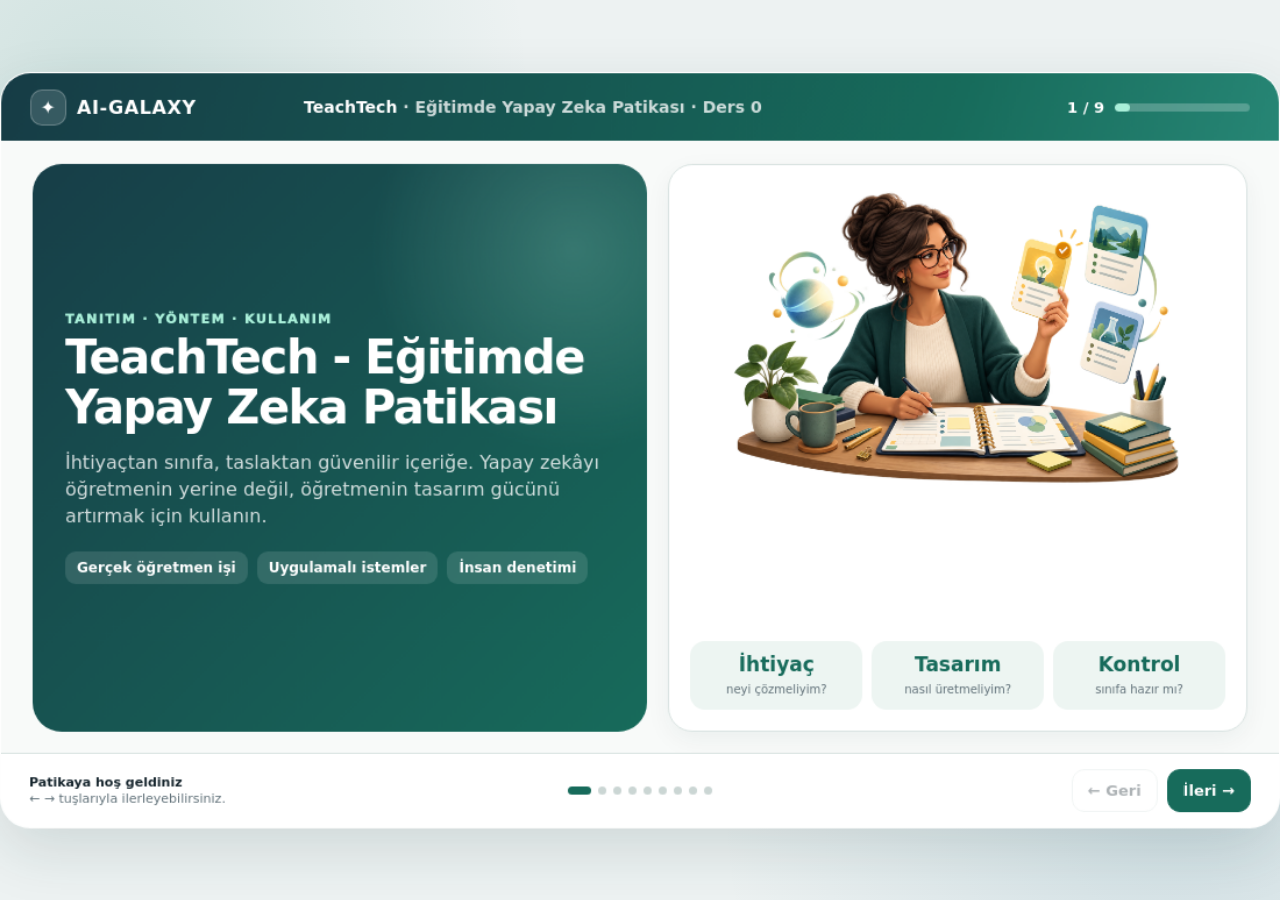
==== ders0.html @ 4bbea0a4 "Add TeachTech introduction and usage guide" ====
<!doctype html>
<html lang="tr">
<head>
  <meta charset="utf-8">
  <meta name="viewport" content="width=device-width,initial-scale=1">
  <meta name="theme-color" content="#173f49">
  <meta name="description" content="TeachTech - Eğitimde Yapay Zeka Patikası tanıtım ve kullanım rehberi.">
  <link rel="stylesheet" href="assets/teach-tech-common.css">
  <title>Ders 0 · Patikaya Başlangıç</title>
  <style>
    .intro-mark{font-size:12px!important;letter-spacing:.06em}.guide-grid{display:grid;grid-template-columns:repeat(3,1fr);gap:13px;min-height:0}.guide-card{display:grid;align-content:center;gap:10px;padding:22px}.guide-card .ico{font-size:36px}.guide-card b{font-size:20px}.guide-card p{margin:0;color:var(--muted);font-size:13px;line-height:1.45}.guide-card:nth-child(1){background:linear-gradient(145deg,#fbfffd,var(--mint))}.guide-card:nth-child(2){background:linear-gradient(145deg,#fbfeff,var(--cyan))}.guide-card:nth-child(3){background:linear-gradient(145deg,#fffefa,var(--amber))}
    .video-layout{display:grid;grid-template-columns:1.55fr .45fr;gap:16px;min-height:0}.video-frame{display:grid;place-items:center;padding:12px;overflow:hidden;background:#102f36}.video-frame video{width:100%;height:100%;max-height:355px;border-radius:13px;background:#07181d;object-fit:contain}.video-notes{display:grid;align-content:center;gap:12px;padding:20px}.watch-step{display:grid;grid-template-columns:30px 1fr;align-items:center;gap:9px;color:#33464d;font-size:12px;line-height:1.35}.watch-step b{width:29px;height:29px;display:grid;place-items:center;border-radius:9px;color:#fff;background:var(--brand)}
    .task-layout{display:grid;grid-template-columns:1fr 1fr;gap:16px;min-height:0}.task-main{display:grid;align-content:center;gap:12px;padding:24px}.task-main blockquote{margin:0;padding:16px;border-left:4px solid var(--brand);border-radius:0 14px 14px 0;background:#eef6f3;font-size:19px;font-weight:850;line-height:1.35}.task-list{display:grid;gap:9px;padding:20px}.task-item{display:grid;grid-template-columns:38px 1fr;align-items:center;gap:11px;padding:12px;border-radius:13px;background:#f2f6f5}.task-item span:first-child{font-size:23px}.task-item b{display:block;font-size:13px}.task-item small{color:var(--muted)}
    .nav-demo{display:grid;grid-template-rows:54px 1fr 62px;overflow:hidden}.nav-demo-top,.nav-demo-bottom{display:flex;align-items:center;justify-content:space-between;padding:0 18px}.nav-demo-top{color:#fff;background:linear-gradient(110deg,#173e48,var(--brand))}.nav-demo-top b{font-size:13px}.nav-demo-body{display:grid;place-items:center;padding:20px;background:#f8fbfa;text-align:center}.nav-demo-body strong{display:block;margin:7px 0;font-size:24px}.nav-demo-bottom{border-top:1px solid var(--line);background:#fff}.demo-dots{display:flex;gap:5px}.demo-dots i{width:7px;height:7px;border-radius:99px;background:#cbd6d4}.demo-dots i:nth-child(3){width:20px;background:var(--brand)}
    .example-grid{display:grid;grid-template-columns:repeat(3,1fr);gap:13px;min-height:0}.example-card{display:grid;grid-template-rows:auto 1fr auto;gap:11px;padding:17px}.example-preview{display:grid;align-content:center;gap:8px;padding:13px;border-radius:14px;background:#f0f6f4}.example-preview span{height:9px;border-radius:99px;background:#d2e3de}.example-preview span:nth-child(2){width:72%;background:#b6d8ce}.example-preview span:nth-child(3){width:88%}.example-card h3{margin:0}.example-card p{margin:0;color:var(--muted);font-size:12px;line-height:1.4}.example-card .btn{text-decoration:none}
    .password-layout{display:grid;grid-template-columns:1.15fr .85fr;gap:16px;min-height:0}.flow-list{display:grid;align-content:center;gap:10px;padding:22px}.flow-step{display:grid;grid-template-columns:39px 1fr;align-items:center;gap:11px;padding:11px;border-radius:14px;background:#f1f6f4}.flow-step b:first-child{width:38px;height:38px;display:grid;place-items:center;border-radius:12px;color:#fff;background:var(--brand)}.flow-step strong{display:block;font-size:14px}.flow-step span{color:var(--muted);font-size:11px}.password-mock{display:grid;place-items:center;padding:22px;text-align:center;background:linear-gradient(145deg,#173f48,#176b5b);color:#fff}.password-mock .sample{margin:12px 0;padding:12px 24px;border:1px dashed rgba(255,255,255,.5);border-radius:14px;font-size:28px;font-weight:950;letter-spacing:.08em}.password-mock p{max-width:250px;margin:0;color:rgba(255,255,255,.7);font-size:12px;line-height:1.4}
    .ready-note{display:grid;grid-template-columns:repeat(4,1fr);gap:8px;margin:17px 0}.ready-note div{padding:12px 7px;border-radius:13px;background:#eef4f2;text-align:center}.ready-note b{display:block;color:var(--brand);font-size:17px}.ready-note span{color:var(--muted);font-size:10px}.finish-copy .btn{text-decoration:none}.password-card .password{font-size:34px}
  </style>
</head>
<body data-lesson="0">
  <div class="viewport"><div class="tutorial-stage" data-width="1100" data-height="650">
    <main class="app" aria-label="TeachTech - Eğitimde Yapay Zeka Patikası kullanım rehberi">
      <header class="appbar"><div class="brand"><span class="brand-mark">✦</span> AI-GALAXY</div><div class="lesson-meta"><strong>TeachTech</strong> · Eğitimde Yapay Zeka Patikası · Ders 0</div><div class="progress"><span id="count">1 / 9</span><div class="track"><div class="fill" id="fill"></div></div></div></header>
      <section class="stage">
        <article class="screen active hero-screen" data-title="Patikaya hoş geldiniz"><div class="hero"><section class="hero-copy"><p class="eyebrow">Tanıtım · yöntem · kullanım</p><h1>TeachTech - Eğitimde Yapay Zeka Patikası</h1><p>İhtiyaçtan sınıfa, taslaktan güvenilir içeriğe. Yapay zekâyı öğretmenin yerine değil, öğretmenin tasarım gücünü artırmak için kullanın.</p><div class="hero-pills"><span>Gerçek öğretmen işi</span><span>Uygulamalı istemler</span><span>İnsan denetimi</span></div></section><section class="panel hero-visual"><img src="assets/teacher-ai-planning.png" alt="Yapay zekâ ile eğitim içeriği tasarlayan öğretmen"><div class="visual-row"><div class="visual-cell"><b>İhtiyaç</b><span>neyi çözmeliyim?</span></div><div class="visual-cell"><b>Tasarım</b><span>nasıl üretmeliyim?</span></div><div class="visual-cell"><b>Kontrol</b><span>sınıfa hazır mı?</span></div></div></section></div></article>

        <article class="screen" data-title="Neden önemli?"><header class="head"><div><p class="eyebrow">Önce yaklaşım</p><h2>Hızlı içerik değil, iyi öğretmen kararı</h2><p class="lede">Patika; yapay zekâ çıktısını doğrudan kullanmak yerine hedefe göre üretme, deneme ve doğrulama alışkanlığı kazandırır.</p></div><span class="chip">Öğretmen merkezde</span></header><div class="guide-grid"><section class="panel guide-card"><span class="ico">🎯</span><b>İhtiyacı seç</b><p>Gerçek bir ders işini ve beklediğiniz öğrenme kanıtını netleştirin.</p></section><section class="panel guide-card"><span class="ico">🛠️</span><b>Bir taslak üret</b><p>İstemi kendi sınıfınızla doldurun; çıktıyı başlangıç sürümü kabul edin.</p></section><section class="panel guide-card"><span class="ico">✓</span><b>Öğretmen olarak denetle</b><p>Doğruluk, düzey, güvenlik ve uygulanabilirlik kontrolünü siz yapın.</p></section></div></article>

        <article class="screen" data-title="AI-GALAXY kullanım videosu"><header class="head"><div><p class="eyebrow">AI-GALAXY kullanma rehberi</p><h2>Bir dakikada çalışma biçimini görün</h2><p class="lede">Videoyu izleyin; sonra örnek bir istemi düzenleyip AI-GALAXY editöründe deneyin.</p></div><span class="chip blue">▶ 59 saniye</span></header><div class="video-layout"><section class="panel video-frame"><video id="guideVideo" controls preload="metadata" playsinline poster="assets/teacher-ai-planning.png"><source src="assets/video1.mp4" type="video/mp4">Tarayıcınız video oynatmayı desteklemiyor.</video></section><aside class="card video-notes soft-cyan"><div class="watch-step"><b>1</b><span>İstem alanını bulun.</span></div><div class="watch-step"><b>2</b><span>Köşeli alanları kendi dersinizle değiştirin.</span></div><div class="watch-step"><b>3</b><span>Çıktıyı kontrol edip iyileştirin.</span></div><p class="micro">Sesli izleyemiyorsanız görüntüdeki işlem sırasını takip edin.</p></aside></div></article>

        <article class="screen" data-title="Gerçek bir işle başlayın"><header class="head"><div><p class="eyebrow">Verimli kullanım 1</p><h2>Yapay zekâyı açmadan önce işi seçin</h2><p class="lede">“Ne yapabilir?” yerine “Benim hangi öğretmen işimi iyileştirebilir?” diye sorun.</p></div><span class="chip amber">Tek ihtiyaç</span></header><div class="task-layout"><section class="panel task-main"><span class="chip">Örnek ihtiyaç</span><blockquote>“Çıkış biletlerindeki ortak yanılgıları yarınki ısınmaya dönüştürmeliyim.”</blockquote><p class="micro">Amaç, bağlam ve öğretmen kontrolü görünür olduğunda istem daha kullanışlı olur.</p></section><aside class="card task-list"><div class="task-item"><span>📄</span><span><b>Materyal hazırlama</b><small>Çalışma kâğıdı, kart, yönerge</small></span></div><div class="task-item"><span>🧩</span><span><b>Etkinlik uyarlama</b><small>Süre, sınıf büyüklüğü, düzey</small></span></div><div class="task-item"><span>🔎</span><span><b>Öğrenme kanıtı</b><small>Soru, rubrik, geri bildirim</small></span></div></aside></div></article>

        <article class="screen" data-title="Ekranlarda ilerleme"><header class="head"><div><p class="eyebrow">Verimli kullanım 2</p><h2>Her ekranda tek işi tamamlayın</h2><p class="lede">Okuyun, küçük kararı verin veya istemi deneyin; sonra ilerleyin.</p></div><span class="chip">Kaydırma gerekmez</span></header><div class="task-layout"><section class="panel nav-demo"><div class="nav-demo-top"><b>AI-GALAXY · Ders ekranı</b><span>3 / …</span></div><div class="nav-demo-body"><span class="chip">Tek ekran · tek amaç</span><strong>Örneği incele, sonra uygula</strong><p class="micro">Düğmeler veya klavyedeki ← → tuşlarıyla ilerleyin.</p></div><div class="nav-demo-bottom"><span class="micro">Ekran başlığı</span><span class="demo-dots"><i></i><i></i><i></i><i></i><i></i></span><span class="btn primary">İleri →</span></div></section><aside class="card video-notes soft-mint"><div class="watch-step"><b>←</b><span>Önceki ekrana dönün.</span></div><div class="watch-step"><b>•</b><span>Noktalarla istediğiniz ekrana geçin.</span></div><div class="watch-step"><b>→</b><span>Hazır olduğunuzda ilerleyin.</span></div><p class="micro">Yarım pencerede de bütün tutorial görünür kalır.</p></aside></div></article>

        <article class="screen" data-title="İstemi uygulama"><header class="head"><div><p class="eyebrow">Verimli kullanım 3</p><h2>İstemi kopyalamadan önce kişiselleştirin</h2><p class="lede">Köşeli alanları değiştirin; AI-GALAXY’ye yapıştırın; ilk çıktıyı öğretmen gözüyle düzeltin.</p></div><span class="chip blue">Düzenle → kopyala → dene</span></header><div class="practice-layout"><aside class="card insight soft-cyan"><div class="practice-no">✎</div><div class="insight-visual"><span>🎯</span><span>🏫</span><span>✓</span></div><blockquote>“İstemi kendi sınıfımın gerçeğine göre doldururum.”</blockquote><p class="micro">Öğrenci adı veya kişisel veri kullanmayın.</p></aside><section class="panel prompt-panel"><div class="prompt-head"><div><span class="chip">Deneme istemi</span><h3 style="margin:7px 0 0">Günlük yaşam bağlantılı ısınma</h3></div><button class="btn small" data-copy-target="guidePrompt">Kopyala</button></div><textarea class="prompt-editor" id="guidePrompt" aria-label="Düzenlenebilir örnek istem">[Sınıf/branş] için “[hedef]” konusunda 5 dakikalık bir ısınma etkinliği tasarla. Günlük yaşamdan tek durum kullan. Öğrenci önce tahmin etsin, sonra gerekçesini bir arkadaşıyla paylaşsın. Gerekli malzemeyi ve öğretmenin izleyeceği iki öğrenme işaretini yaz.</textarea><div class="prompt-foot"><div class="prompt-tags"><span>sınıf</span><span>hedef</span><span>süre</span><span>kanıt</span></div><span class="micro">Taslağı sınıfta kullanmadan önce doğrulayın.</span></div></section></div></article>

        <article class="screen" data-title="Derslerden örnekler"><header class="head"><div><p class="eyebrow">Örnek sayfalar</p><h2>İhtiyacınıza yakın bir uygulamayı açın</h2><p class="lede">Örnekler yeni sekmede açılır; rehberde kaldığınız yer korunur.</p></div><span class="chip">Gör → uyarla → dene</span></header><div class="example-grid"><section class="panel example-card"><div><span class="chip">Planlama</span><h3>Ders planı iskeleti</h3></div><div class="example-preview"><span></span><span></span><span></span><p>Hedef, süre ve öğrenme kanıtını aynı akışta görün.</p></div><a class="btn primary" href="ders4.html?screen=3" target="_blank" rel="noopener">Örneği aç ↗</a></section><section class="panel example-card"><div><span class="chip blue">Etkinlik</span><h3>Günlük yaşam kancası</h3></div><div class="example-preview"><span></span><span></span><span></span><p>Tahmin, eşli konuşma ve gerekçeyi kısa bir etkinlikte birleştirin.</p></div><a class="btn primary" href="ders7.html?screen=3" target="_blank" rel="noopener">Örneği aç ↗</a></section><section class="panel example-card"><div><span class="chip amber">Ölçme</span><h3>Çıkış bileti</h3></div><div class="example-preview"><span></span><span></span><span></span><p>Toplanan kanıtı bir sonraki öğretim kararına bağlayın.</p></div><a class="btn primary" href="ders8.html?screen=3" target="_blank" rel="noopener">Örneği aç ↗</a></section></div></article>

        <article class="screen" data-title="Şifreyi kullanma"><header class="head"><div><p class="eyebrow">Ders tamamlama</p><h2>Şifre son ekranda görünür</h2><p class="lede">Dersi tamamladığınızda kısa, küçük harfli anahtar kelimeyi ana sistemdeki şifre alanına girin.</p></div><span class="chip amber">Küçük harf</span></header><div class="password-layout"><section class="panel flow-list"><div class="flow-step"><b>1</b><span><strong>Dersin son ekranına ilerleyin</strong><span>Şifre yalnız final bölümünde görünür.</span></span></div><div class="flow-step"><b>2</b><span><strong>Şifreyi kopyalayın</strong><span>Türkçe karakterleri değiştirmeyin.</span></span></div><div class="flow-step"><b>3</b><span><strong>Ana sistemdeki alana girin</strong><span>Onaydan sonra sıradaki adıma geçin.</span></span></div></section><aside class="panel password-mock"><div><div style="font-size:34px">🔓</div><small>ÖRNEK GÖSTERİM</small><div class="sample">örnek</div><p>Bu yalnızca gösterimdir. Her dersin kendi şifresini kullanın.</p></div></aside></div></article>

        <article class="screen hero-screen" data-title="Başlamaya hazırsınız"><div class="finish"><section class="card finish-copy"><p class="eyebrow">Patikaya hazırsınız</p><h2>Küçük bir öğretmen işi seçin ve deneyerek ilerleyin.</h2><p class="lede" style="margin-top:8px">İhtiyacı tanımlayın, istemi uyarlayın, çıktıyı doğrulayın ve işe yarayan sürümü saklayın.</p><div class="ready-note"><div><b>1</b><span>gerçek iş</span></div><div><b>✎</b><span>düzenlenmiş istem</span></div><div><b>✓</b><span>öğretmen kontrolü</span></div><div><b>↻</b><span>iyileştirme</span></div></div><div class="finish-actions"><a class="btn primary" href="ders1.html">Patikaya başla →</a><button class="btn" data-copy-target="password-0">Şifreyi kopyala</button></div></section><section class="panel password-card"><div class="password-inner"><div class="lock">🔓</div><div style="color:rgba(255,255,255,.7);font-size:11px;font-weight:900;letter-spacing:.12em">TANITIM ŞİFRESİ</div><div class="password" id="password-0">başla</div><p style="margin:0;color:rgba(255,255,255,.72);font-size:12px">Küçük harflerle yazın.</p></div></section></div></article>
      </section>
      <footer class="bottombar"><div class="nav-note"><strong id="navTitle">Patikaya hoş geldiniz</strong><br>← → tuşlarıyla ilerleyebilirsiniz.</div><div class="dots" id="dots"></div><div class="nav-actions"><button class="btn" id="prev" disabled>← Geri</button><button class="btn primary" id="next">İleri →</button></div></footer>
    </main><div class="toast" id="toast"></div>
  </div></div>
  <script src="assets/teach-tech-common.js"></script>
  <script>const guideVideo=document.getElementById('guideVideo'),videoScreen=guideVideo.closest('.screen');new MutationObserver(()=>{if(!videoScreen.classList.contains('active'))guideVideo.pause()}).observe(videoScreen,{attributes:true,attributeFilter:['class']});</script>
</body>
</html>
---- assets/teach-tech-common.css ----
:root{--ink:#17262e;--muted:#63737b;--canvas:#edf2f2;--surface:#fff;--line:#d9e3e1;--brand:#176b5b;--navy:#173f49;--mint:#dff3eb;--cyan:#e3f3f7;--amber:#fff0cf;--rose:#fbe7e5;--violet:#eeeafa;--shadow:0 18px 52px rgba(18,55,57,.14);--r:21px}
*{box-sizing:border-box}html,body{width:100%;height:100dvh;margin:0;overflow:hidden}body{color:var(--ink);background:radial-gradient(circle at 8% 10%,rgba(38,133,116,.15),transparent 30%),radial-gradient(circle at 92% 90%,rgba(43,115,144,.14),transparent 32%),var(--canvas);font-family:Inter,ui-sans-serif,system-ui,-apple-system,"Segoe UI",sans-serif;text-rendering:optimizeLegibility}button,input,select,textarea{font:inherit}button{color:inherit}.viewport{position:fixed;inset:0;overflow:hidden}.tutorial-stage{position:absolute;width:1100px;height:650px;transform-origin:top left;will-change:transform}.app{width:1100px;height:650px;display:grid;grid-template-rows:58px minmax(0,1fr) 64px;overflow:hidden;border:1px solid rgba(255,255,255,.9);border-radius:26px;background:#f8faf9;box-shadow:var(--shadow)}
.appbar{display:flex;align-items:center;gap:15px;padding:0 25px;color:#fff;background:linear-gradient(110deg,#163c46,#176b5b 74%,#278675)}.brand{display:flex;align-items:center;gap:9px;min-width:220px;font-weight:900;letter-spacing:.04em}.brand-mark{width:31px;height:31px;display:grid;place-items:center;border:1px solid rgba(255,255,255,.25);border-radius:10px;background:rgba(255,255,255,.14)}.lesson-meta{flex:1;color:rgba(255,255,255,.78);font-size:14px;font-weight:750}.lesson-meta strong{color:#fff}.progress{display:flex;align-items:center;gap:9px;font-size:13px;font-weight:900}.track{width:116px;height:7px;overflow:hidden;border-radius:99px;background:rgba(255,255,255,.23)}.fill{height:100%;width:10%;border-radius:inherit;background:#a9efd9;transition:.2s}
.stage{position:relative;min-height:0;overflow:hidden}.screen{position:absolute;inset:0;display:none;grid-template-rows:auto minmax(0,1fr);gap:16px;padding:20px 27px 18px;overflow:hidden}.screen.active{display:grid;animation:enter .25s ease both}@keyframes enter{from{opacity:0;transform:translateY(7px)}to{opacity:1;transform:none}}@media(prefers-reduced-motion:reduce){*,*:before,*:after{animation:none!important;transition:none!important}}
h1,h2,h3,p{margin-top:0}h1,h2{margin-bottom:4px;line-height:1.07;letter-spacing:-.035em}h1{font-size:40px}h2{font-size:29px}h3{margin-bottom:6px;font-size:18px;line-height:1.2}.head{display:flex;align-items:end;justify-content:space-between;gap:25px;min-height:69px}.eyebrow{margin:0 0 5px;color:var(--brand);font-size:11px;font-weight:950;letter-spacing:.13em;text-transform:uppercase}.lede{max-width:670px;margin:0;color:var(--muted);font-size:15px;line-height:1.4}.chip{display:inline-flex;align-items:center;gap:6px;padding:7px 10px;border-radius:999px;background:var(--mint);color:#164f45;font-size:12px;font-weight:900}.chip.blue{background:var(--cyan);color:#24586b}.chip.amber{background:var(--amber);color:#77511c}.chip.violet{background:var(--violet);color:#554b89}.panel,.card{border:1px solid var(--line);border-radius:var(--r);background:#fff;box-shadow:0 7px 22px rgba(21,62,59,.055)}.card{padding:17px}.soft-mint{background:linear-gradient(145deg,#fbfffd,#e7f6ef)}.soft-cyan{background:linear-gradient(145deg,#fcfeff,#e7f4f7)}.soft-amber{background:linear-gradient(145deg,#fffefa,#fff1d7)}.soft-violet{background:linear-gradient(145deg,#fff,#f0edfb)}.soft-rose{background:linear-gradient(145deg,#fff,#fbe9e7)}.micro{margin:0;color:var(--muted);font-size:12px;line-height:1.35}.btn{min-height:37px;display:inline-flex;align-items:center;justify-content:center;gap:7px;padding:0 13px;border:1px solid var(--line);border-radius:11px;background:#fff;font-size:13px;font-weight:900;cursor:pointer}.btn:hover{transform:translateY(-1px);border-color:#9ebfb7}.btn.primary{color:#fff;border-color:var(--brand);background:var(--brand)}.btn.small{min-height:32px;padding:0 10px;font-size:11px}.bottombar{display:grid;grid-template-columns:1fr auto 1fr;align-items:center;gap:14px;padding:0 24px;border-top:1px solid var(--line);background:rgba(255,255,255,.96)}.nav-note{color:var(--muted);font-size:11px;line-height:1.25}.nav-note strong{color:var(--ink)}.dots{display:flex;gap:6px;align-items:center}.dot{width:7px;height:7px;padding:0;border:0;border-radius:99px;background:#cbd6d4;cursor:pointer}.dot.active{width:20px;background:var(--brand)}.nav-actions{display:flex;justify-content:end;gap:8px}.nav-actions .btn:disabled{opacity:.35;cursor:default;transform:none}
.hero-screen{grid-template-rows:1fr}.hero{display:grid;grid-template-columns:1.03fr .97fr;gap:18px;min-height:0}.hero-copy{display:flex;flex-direction:column;justify-content:center;padding:28px;border-radius:25px;color:#fff;background:radial-gradient(circle at 88% 15%,rgba(169,239,217,.22),transparent 28%),linear-gradient(135deg,#173e48,#176b5b)}.hero-copy .eyebrow{color:#a9efd9}.hero-copy p:not(.eyebrow){max-width:520px;margin:11px 0 18px;color:rgba(255,255,255,.8);font-size:16px;line-height:1.43}.hero-pills{display:flex;gap:8px;flex-wrap:wrap}.hero-pills span{padding:7px 10px;border-radius:9px;background:rgba(255,255,255,.12);font-size:12px;font-weight:850}.hero-visual{display:grid;grid-template-rows:1fr auto;gap:10px;padding:18px;overflow:hidden}.hero-visual img{width:100%;height:260px;object-fit:contain}.visual-row{display:grid;grid-template-columns:repeat(3,1fr);gap:8px}.visual-cell{padding:10px 7px;border-radius:13px;background:#edf5f2;text-align:center}.visual-cell b{display:block;color:var(--brand);font-size:17px}.visual-cell span{font-size:10px;color:var(--muted)}
.model-layout{display:grid;grid-template-columns:1fr 285px;gap:16px;min-height:0}.model-grid{display:grid;grid-template-columns:repeat(4,1fr);gap:9px;padding:18px}.model-step{position:relative;display:grid;align-content:center;gap:8px;padding:15px;border-radius:16px;text-align:center}.model-step:nth-child(4n+1){background:var(--mint)}.model-step:nth-child(4n+2){background:var(--cyan)}.model-step:nth-child(4n+3){background:var(--amber)}.model-step:nth-child(4n){background:var(--violet)}.model-step:not(:last-child):after{content:'›';position:absolute;right:-9px;top:46%;z-index:2;color:var(--brand);font-size:25px;font-weight:950}.model-step .ico{font-size:29px}.model-step b{font-size:16px}.model-step span{color:var(--muted);font-size:11px;line-height:1.3}.model-side{display:grid;align-content:center;gap:12px;padding:21px}.rule{padding:13px;border-radius:14px;background:#f0f5f3;font-size:14px;font-weight:850;line-height:1.35}.rule-list{display:grid;gap:8px}.rule-list div{display:grid;grid-template-columns:27px 1fr;align-items:center;gap:8px;font-size:12px}.rule-list b{width:26px;height:26px;display:grid;place-items:center;border-radius:8px;background:var(--brand);color:#fff}
.practice-layout{display:grid;grid-template-columns:315px 1fr;gap:16px;min-height:0}.insight{display:grid;align-content:center;gap:11px;padding:22px;overflow:hidden}.practice-no{width:44px;height:44px;display:grid;place-items:center;border-radius:14px;background:var(--brand);color:#fff;font-size:20px;font-weight:950}.insight blockquote{margin:0;padding:13px;border-left:4px solid var(--brand);border-radius:0 13px 13px 0;background:#f1f6f4;font-size:16px;font-weight:800;line-height:1.35}.insight-visual{display:grid;grid-template-columns:repeat(3,1fr);gap:7px}.insight-visual span{padding:10px 4px;border-radius:10px;background:#fff;text-align:center;font-size:20px}.prompt-panel{display:grid;grid-template-rows:auto minmax(0,1fr) auto;gap:10px;padding:17px;overflow:hidden}.prompt-head{display:flex;align-items:center;justify-content:space-between;gap:12px}.prompt-editor{width:100%;height:100%;min-height:0;padding:14px;border:0;border-radius:14px;outline:none;resize:none;overflow:hidden;background:#173f47;color:#eefaf7;font:12px/1.46 ui-monospace,SFMono-Regular,Consolas,monospace}.prompt-editor:focus{box-shadow:0 0 0 3px rgba(23,107,91,.18)}.prompt-foot{display:flex;align-items:center;justify-content:space-between;gap:10px}.prompt-tags{display:flex;gap:6px;flex-wrap:wrap}.prompt-tags span{padding:5px 8px;border-radius:8px;background:#edf3f1;color:#31534c;font-size:10px;font-weight:800}.tip{padding:10px 12px;border-radius:12px;background:var(--amber);color:#64491e;font-size:11px;line-height:1.35}.choice-row{display:flex;gap:7px;flex-wrap:wrap}.choice{padding:7px 10px;border:1px solid var(--line);border-radius:999px;background:#fff;font-size:11px;font-weight:850;cursor:pointer}.choice.good{color:#fff;border-color:var(--brand);background:var(--brand)}.choice.bad{border-color:#d6958f;background:var(--rose)}.feedback{min-height:35px;padding:9px 11px;border-radius:11px;background:#f0f4f3;color:var(--muted);font-size:11px;line-height:1.35}
.finish{display:grid;grid-template-columns:1.08fr .92fr;gap:17px;min-height:0}.finish-copy{display:grid;align-content:center;padding:26px}.checkline{display:grid;grid-template-columns:repeat(4,1fr);gap:8px;margin:17px 0}.checkline div{padding:10px 6px;border-radius:12px;background:#eef4f2;text-align:center}.checkline b{display:block;color:var(--brand);font-size:18px}.checkline span{font-size:10px;color:var(--muted)}.finish-actions{display:flex;gap:8px}.password-card{position:relative;display:grid;place-items:center;overflow:hidden;padding:24px;color:#fff;text-align:center;background:linear-gradient(145deg,#173f48,#176b5b)}.password-card:before,.password-card:after{content:'';position:absolute;border-radius:50%;background:rgba(169,239,217,.12)}.password-card:before{width:220px;height:220px;right:-75px;top:-100px}.password-card:after{width:150px;height:150px;left:-50px;bottom:-65px}.password-inner{position:relative;z-index:1}.lock{width:57px;height:57px;display:grid;place-items:center;margin:0 auto 11px;border-radius:17px;background:rgba(255,255,255,.14);font-size:28px}.password{margin:8px 0;font-size:38px;font-weight:950;letter-spacing:.07em;opacity:0;transform:translateY(8px);transition:.5s .15s}.screen.active .password{opacity:1;transform:none}.sources{margin-top:12px;color:rgba(255,255,255,.62);font-size:9px}.sources a{color:rgba(255,255,255,.86)}.toast{position:fixed;left:50%;bottom:14px;z-index:50;padding:8px 13px;border-radius:10px;background:#17262e;color:#fff;font-size:12px;font-weight:800;opacity:0;transform:translate(-50%,10px);pointer-events:none;transition:.2s}.toast.show{opacity:1;transform:translate(-50%,0)}
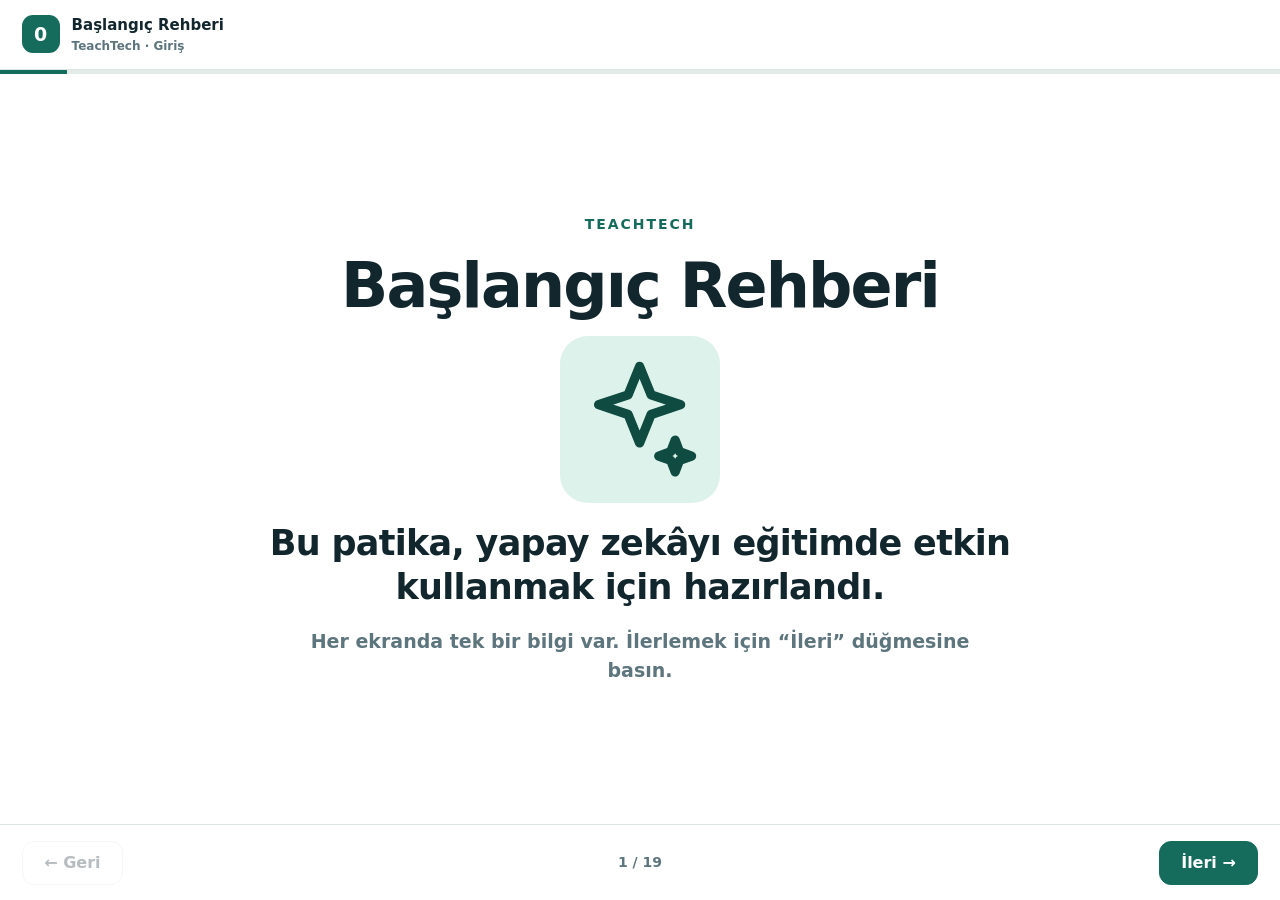
==== commit abc0f920: "refactor(lessons): rebuild ders0-ders10 as one-idea-per-screen guided decks Teacher feedback: the le" ====
--- a/ders0.html
+++ b/ders0.html
@@ -1,49 +1,522 @@
 <!doctype html>
 <html lang="tr">
+
 <head>
   <meta charset="utf-8">
-  <meta name="viewport" content="width=device-width,initial-scale=1">
-  <meta name="theme-color" content="#173f49">
-  <meta name="description" content="TeachTech - Eğitimde Yapay Zeka Patikası tanıtım ve kullanım rehberi.">
-  <link rel="stylesheet" href="assets/teach-tech-common.css">
-  <title>Ders 0 · Patikaya Başlangıç</title>
+  <meta name="viewport" content="width=device-width, initial-scale=1, viewport-fit=cover">
+  <meta name="theme-color" content="#156c5c">
+  <meta name="description" content="TeachTech başlangıç rehberi: 10 dersin sade tanıtımı, nasıl ilerleneceği ve temel kurallar.">
+  <title>TeachTech &middot; Başlangıç Rehberi</title>
   <style>
-    .intro-mark{font-size:12px!important;letter-spacing:.06em}.guide-grid{display:grid;grid-template-columns:repeat(3,1fr);gap:13px;min-height:0}.guide-card{display:grid;align-content:center;gap:10px;padding:22px}.guide-card .ico{font-size:36px}.guide-card b{font-size:20px}.guide-card p{margin:0;color:var(--muted);font-size:13px;line-height:1.45}.guide-card:nth-child(1){background:linear-gradient(145deg,#fbfffd,var(--mint))}.guide-card:nth-child(2){background:linear-gradient(145deg,#fbfeff,var(--cyan))}.guide-card:nth-child(3){background:linear-gradient(145deg,#fffefa,var(--amber))}
-    .video-layout{display:grid;grid-template-columns:1.55fr .45fr;gap:16px;min-height:0}.video-frame{display:grid;place-items:center;padding:12px;overflow:hidden;background:#102f36}.video-frame video{width:100%;height:100%;max-height:355px;border-radius:13px;background:#07181d;object-fit:contain}.video-notes{display:grid;align-content:center;gap:12px;padding:20px}.watch-step{display:grid;grid-template-columns:30px 1fr;align-items:center;gap:9px;color:#33464d;font-size:12px;line-height:1.35}.watch-step b{width:29px;height:29px;display:grid;place-items:center;border-radius:9px;color:#fff;background:var(--brand)}
-    .task-layout{display:grid;grid-template-columns:1fr 1fr;gap:16px;min-height:0}.task-main{display:grid;align-content:center;gap:12px;padding:24px}.task-main blockquote{margin:0;padding:16px;border-left:4px solid var(--brand);border-radius:0 14px 14px 0;background:#eef6f3;font-size:19px;font-weight:850;line-height:1.35}.task-list{display:grid;gap:9px;padding:20px}.task-item{display:grid;grid-template-columns:38px 1fr;align-items:center;gap:11px;padding:12px;border-radius:13px;background:#f2f6f5}.task-item span:first-child{font-size:23px}.task-item b{display:block;font-size:13px}.task-item small{color:var(--muted)}
-    .nav-demo{display:grid;grid-template-rows:54px 1fr 62px;overflow:hidden}.nav-demo-top,.nav-demo-bottom{display:flex;align-items:center;justify-content:space-between;padding:0 18px}.nav-demo-top{color:#fff;background:linear-gradient(110deg,#173e48,var(--brand))}.nav-demo-top b{font-size:13px}.nav-demo-body{display:grid;place-items:center;padding:20px;background:#f8fbfa;text-align:center}.nav-demo-body strong{display:block;margin:7px 0;font-size:24px}.nav-demo-bottom{border-top:1px solid var(--line);background:#fff}.demo-dots{display:flex;gap:5px}.demo-dots i{width:7px;height:7px;border-radius:99px;background:#cbd6d4}.demo-dots i:nth-child(3){width:20px;background:var(--brand)}
-    .example-grid{display:grid;grid-template-columns:repeat(3,1fr);gap:13px;min-height:0}.example-card{display:grid;grid-template-rows:auto 1fr auto;gap:11px;padding:17px}.example-preview{display:grid;align-content:center;gap:8px;padding:13px;border-radius:14px;background:#f0f6f4}.example-preview span{height:9px;border-radius:99px;background:#d2e3de}.example-preview span:nth-child(2){width:72%;background:#b6d8ce}.example-preview span:nth-child(3){width:88%}.example-card h3{margin:0}.example-card p{margin:0;color:var(--muted);font-size:12px;line-height:1.4}.example-card .btn{text-decoration:none}
-    .password-layout{display:grid;grid-template-columns:1.15fr .85fr;gap:16px;min-height:0}.flow-list{display:grid;align-content:center;gap:10px;padding:22px}.flow-step{display:grid;grid-template-columns:39px 1fr;align-items:center;gap:11px;padding:11px;border-radius:14px;background:#f1f6f4}.flow-step b:first-child{width:38px;height:38px;display:grid;place-items:center;border-radius:12px;color:#fff;background:var(--brand)}.flow-step strong{display:block;font-size:14px}.flow-step span{color:var(--muted);font-size:11px}.password-mock{display:grid;place-items:center;padding:22px;text-align:center;background:linear-gradient(145deg,#173f48,#176b5b);color:#fff}.password-mock .sample{margin:12px 0;padding:12px 24px;border:1px dashed rgba(255,255,255,.5);border-radius:14px;font-size:28px;font-weight:950;letter-spacing:.08em}.password-mock p{max-width:250px;margin:0;color:rgba(255,255,255,.7);font-size:12px;line-height:1.4}
-    .ready-note{display:grid;grid-template-columns:repeat(4,1fr);gap:8px;margin:17px 0}.ready-note div{padding:12px 7px;border-radius:13px;background:#eef4f2;text-align:center}.ready-note b{display:block;color:var(--brand);font-size:17px}.ready-note span{color:var(--muted);font-size:10px}.finish-copy .btn{text-decoration:none}.password-card .password{font-size:34px}
+    :root {
+      --ink: #12262d;
+      --muted: #5d757d;
+      --line: #dbe7e3;
+      --paper: #fff;
+      --canvas: #eef5f3;
+      --brand: #156c5c;
+      --brand-dark: #0f4b40;
+      --mint: #ddf2ea;
+      --amber: #fff2d4;
+      --amber-ink: #6b4f1d;
+      --shadow: 0 14px 44px rgba(16, 52, 47, .12);
+    }
+
+    * { box-sizing: border-box; margin: 0; padding: 0 }
+
+    html, body { width: 100%; height: 100dvh; overflow: hidden }
+
+    body {
+      display: flex;
+      color: var(--ink);
+      background: radial-gradient(circle at 10% 6%, #d3ede4, transparent 34%),
+                  radial-gradient(circle at 94% 92%, #d9ebf0, transparent 32%), var(--canvas);
+      font: 500 16px/1.5 "Plus Jakarta Sans", "Trebuchet MS", system-ui, sans-serif;
+    }
+
+    button { font: inherit; cursor: pointer }
+
+    /* ---------- cerceve ---------- */
+    .app { flex: 1; min-width: 0; display: grid; grid-template-rows: auto minmax(0, 1fr) auto; background: var(--paper) }
+
+    .topbar {
+      display: flex;
+      align-items: center;
+      gap: 12px;
+      padding: clamp(8px, 1.6vmin, 14px) clamp(12px, 2.4vmin, 26px);
+      border-bottom: 1px solid var(--line);
+    }
+
+    .mark {
+      width: clamp(28px, 4.6vmin, 38px);
+      aspect-ratio: 1;
+      display: grid;
+      place-items: center;
+      border-radius: 11px;
+      color: #fff;
+      background: var(--brand);
+      font-weight: 800;
+      font-size: clamp(14px, 2.2vmin, 19px);
+    }
+
+    .title { min-width: 0 }
+    .title strong { display: block; font-size: clamp(12px, 1.9vmin, 15px); font-weight: 800; white-space: nowrap; overflow: hidden; text-overflow: ellipsis }
+    .title span { display: block; color: var(--muted); font-size: clamp(10px, 1.5vmin, 12px); font-weight: 700 }
+
+    .track { height: 4px; background: #e2ebe8 }
+    .fill { height: 100%; width: 5%; background: var(--brand); transition: width .25s ease }
+
+    /* ---------- sahne ---------- */
+    main { position: relative; min-height: 0; overflow: hidden }
+
+    .screen { position: absolute; inset: 0; display: none; padding: clamp(14px, 3vmin, 34px); overflow: auto }
+    /* uzun icerikte ustten kirpilmasin diye "safe center" */
+    .screen.active {
+      display: flex;
+      flex-direction: column;
+      align-items: center;
+      justify-content: center;
+      justify-content: safe center;
+      animation: enter .22s ease;
+    }
+    @keyframes enter { from { opacity: 0; transform: translateY(10px) } to { opacity: 1; transform: none } }
+
+    .card { width: min(900px, 100%); display: grid; justify-items: center; gap: clamp(10px, 2vmin, 20px); text-align: center }
+
+    .eyebrow { color: var(--brand); font-size: clamp(11px, 1.8vmin, 14px); font-weight: 800; letter-spacing: .14em; text-transform: uppercase }
+
+    .chip { padding: 6px 13px; border-radius: 99px; background: var(--mint); color: var(--brand-dark); font-size: clamp(12px, 2vmin, 15px); font-weight: 800 }
+
+    h1 { font-size: clamp(32px, 7.4vmin, 62px); line-height: 1.05; letter-spacing: -.03em; font-weight: 800 }
+
+    /* ekranin tek cumlesi */
+    .line { font-size: clamp(22px, 4.6vmin, 42px); line-height: 1.26; letter-spacing: -.02em; font-weight: 800 }
+    .line.calm { font-weight: 700; font-size: clamp(20px, 4vmin, 35px) }
+    .line.small { font-size: clamp(18px, 3.5vmin, 30px) }
+
+    .note {
+      padding: clamp(14px, 2.6vmin, 26px) clamp(16px, 3vmin, 30px);
+      border-radius: 18px;
+      background: var(--mint);
+      color: var(--brand-dark);
+      font-size: clamp(22px, 4.6vmin, 40px);
+      line-height: 1.28;
+      font-weight: 800;
+    }
+
+    .sub { max-width: 660px; color: var(--muted); font-size: clamp(14px, 2.3vmin, 19px); font-weight: 600 }
+
+    /* ---------- gorseller ---------- */
+    .photo { display: grid; width: min(100%, 420px) }
+    .photo img {
+      display: block;
+      width: 100%;
+      max-height: min(30vh, 280px);
+      object-fit: cover;
+      border-radius: 18px;
+      box-shadow: 0 10px 26px rgba(20, 58, 52, .16);
+    }
+
+    .icon {
+      width: clamp(56px, 10vmin, 96px);
+      aspect-ratio: 1;
+      padding: clamp(9px, 1.6vmin, 15px);
+      border-radius: 20px;
+      background: var(--mint);
+      color: var(--brand-dark);
+    }
+    .icon.big { width: clamp(90px, 18vmin, 160px); border-radius: 28px }
+    .icon svg { width: 100%; height: 100%; fill: none; stroke: currentColor; stroke-width: 1.7; stroke-linecap: round; stroke-linejoin: round }
+
+    /* ---------- sema ---------- */
+    .flow { width: 100%; display: flex; flex-wrap: nowrap; align-items: stretch; justify-content: center; gap: clamp(6px, 1.3vmin, 14px) }
+    .node {
+      flex: 1 1 0;
+      min-width: 0;
+      display: grid;
+      justify-items: center;
+      align-content: start;
+      gap: 6px;
+      padding: clamp(11px, 2vmin, 20px) clamp(8px, 1.4vmin, 14px);
+      border: 1px solid var(--line);
+      border-radius: 18px;
+      background: #fff;
+      box-shadow: var(--shadow);
+    }
+    .node .nico {
+      width: clamp(34px, 5.4vmin, 54px);
+      aspect-ratio: 1;
+      padding: clamp(6px, 1.1vmin, 11px);
+      border-radius: 14px;
+      background: var(--mint);
+      color: var(--brand-dark);
+    }
+    .node .nico svg { width: 100%; height: 100%; fill: none; stroke: currentColor; stroke-width: 1.8; stroke-linecap: round; stroke-linejoin: round }
+    .node strong { font-size: clamp(15px, 2.7vmin, 24px); color: var(--brand-dark); line-height: 1.15 }
+    .node span { color: var(--muted); font-size: clamp(11px, 1.85vmin, 15px); font-weight: 700; line-height: 1.25 }
+    .arrow { align-self: center; color: var(--brand); font-size: clamp(20px, 3.2vmin, 30px); font-weight: 800; line-height: 1 }
+
+    /* ---------- formul ---------- */
+    .formula { width: 100%; display: flex; flex-wrap: wrap; align-items: center; justify-content: center; gap: clamp(8px, 1.6vmin, 16px) }
+    .term {
+      display: grid;
+      gap: 4px;
+      padding: clamp(11px, 2vmin, 20px) clamp(14px, 2.4vmin, 26px);
+      border-radius: 16px;
+      background: var(--mint);
+      color: var(--brand-dark);
+      font-size: clamp(18px, 3.3vmin, 30px);
+      font-weight: 800;
+    }
+    .term span { color: var(--brand); font-size: clamp(10px, 1.6vmin, 13px); font-weight: 800; letter-spacing: .12em; text-transform: uppercase }
+    .plus { color: var(--muted); font-size: clamp(20px, 3.2vmin, 30px); font-weight: 800 }
+
+    /* ---------- karsilastirma ---------- */
+    .compare { width: 100%; display: grid; justify-items: center; gap: clamp(8px, 1.6vmin, 14px) }
+    .box { width: 100%; padding: clamp(13px, 2.4vmin, 24px) clamp(15px, 2.8vmin, 28px); border-radius: 18px; font-size: clamp(18px, 3.5vmin, 31px); font-weight: 800; line-height: 1.3 }
+    .box small { display: block; margin-bottom: 6px; font-size: clamp(10px, 1.7vmin, 13px); font-weight: 800; letter-spacing: .12em; text-transform: uppercase; opacity: .8 }
+    .box.bad { border: 1px solid #e6d5b6; background: #fffaf0; color: var(--amber-ink) }
+    .box.good { border: 1px solid #b8dbd0; background: #f2fbf7; color: var(--brand-dark) }
+
+    /* ---------- secenek kartlari ---------- */
+    .options { width: 100%; display: grid; grid-template-columns: repeat(auto-fit, minmax(180px, 1fr)); gap: clamp(8px, 1.6vmin, 14px) }
+    .opt { display: grid; justify-items: center; align-content: start; gap: 6px; padding: clamp(12px, 2.2vmin, 20px) clamp(10px, 1.8vmin, 16px); border: 1px solid var(--line); border-radius: 16px; background: #fff }
+    .opt b { width: clamp(28px, 4.4vmin, 36px); aspect-ratio: 1; display: grid; place-items: center; border-radius: 11px; background: #eef4f2; color: var(--muted); font-size: clamp(14px, 2.3vmin, 18px) }
+    .opt strong { font-size: clamp(15px, 2.6vmin, 21px) }
+    .opt span { color: var(--muted); font-size: clamp(12px, 2vmin, 16px); font-weight: 600 }
+    .opt.pick { border-color: var(--brand); background: #f2fbf7; box-shadow: var(--shadow) }
+    .opt.pick b { background: var(--brand); color: #fff }
+    .opt.pick strong { color: var(--brand-dark) }
+
+    /* ---------- ogrenci karti ---------- */
+    .sheet {
+      width: min(100%, 640px);
+      display: grid;
+      gap: clamp(8px, 1.5vmin, 14px);
+      padding: clamp(15px, 2.6vmin, 26px);
+      border: 1px solid var(--line);
+      border-radius: 18px;
+      background: #fff;
+      box-shadow: var(--shadow);
+      text-align: left;
+    }
+    .sheet h3 { color: var(--brand-dark); font-size: clamp(15px, 2.6vmin, 21px); font-weight: 800 }
+    .sheet li { display: grid; grid-template-columns: auto 1fr; align-items: center; gap: 12px; list-style: none; font-size: clamp(15px, 2.8vmin, 23px); font-weight: 700 }
+    .sheet li + li { margin-top: clamp(6px, 1.2vmin, 12px) }
+    .tick { width: clamp(24px, 3.8vmin, 32px); aspect-ratio: 1; display: grid; place-items: center; border-radius: 9px; background: var(--mint); color: var(--brand-dark); font-size: clamp(13px, 2.1vmin, 17px); font-weight: 900 }
+
+    /* ---------- kontrol kutulari ---------- */
+    .quad { width: 100%; display: grid; grid-template-columns: repeat(auto-fit, minmax(195px, 1fr)); gap: clamp(8px, 1.6vmin, 14px) }
+    .q { display: grid; justify-items: center; align-content: start; gap: 5px; padding: clamp(12px, 2.2vmin, 20px) clamp(10px, 1.8vmin, 16px); border: 1px solid var(--line); border-radius: 16px; background: #f8fbfa }
+    .q .tick { background: var(--brand); color: #fff }
+    .q strong { font-size: clamp(15px, 2.6vmin, 21px); color: var(--brand-dark); line-height: 1.2 }
+    .q span { color: var(--muted); font-size: clamp(12px, 2vmin, 15px); font-weight: 600; line-height: 1.25 }
+
+    /* ---------- prompt kutusu ---------- */
+    .prompt {
+      width: 100%;
+      padding: clamp(15px, 2.8vmin, 28px) clamp(16px, 3vmin, 30px);
+      border: 1px solid #b8dbd0;
+      border-radius: 18px;
+      background: #f8fdfb;
+      box-shadow: var(--shadow);
+      color: var(--ink);
+      font-size: clamp(18px, 3.3vmin, 28px);
+      line-height: 1.42;
+      font-weight: 700;
+      text-align: left;
+    }
+    .prompt em { color: var(--brand); font-style: normal; font-weight: 800 }
+
+    .copy { min-height: 46px; padding: 10px 26px; border: 0; border-radius: 11px; color: #fff; background: var(--brand); font-size: clamp(14px, 2.3vmin, 17px); font-weight: 800 }
+    .copy:hover { background: var(--brand-dark) }
+
+    .warn { padding: clamp(14px, 2.6vmin, 26px); border-radius: 18px; background: var(--amber); color: var(--amber-ink); font-size: clamp(21px, 4.3vmin, 37px); line-height: 1.28; font-weight: 800 }
+
+    .password { padding: clamp(12px, 2.2vmin, 20px) clamp(20px, 3.4vmin, 34px); border-radius: 16px; background: var(--brand-dark); color: #fff }
+    .password span { display: block; color: #a9e0d1; font-size: clamp(10px, 1.6vmin, 12px); font-weight: 800; letter-spacing: .12em; text-transform: uppercase }
+    .password strong { display: block; margin-top: 4px; font-size: clamp(26px, 5.2vmin, 44px); font-weight: 800; letter-spacing: .02em }
+
+    /* ---------- alt gezinme ---------- */
+    .bottom {
+      display: grid;
+      grid-template-columns: 1fr auto 1fr;
+      align-items: center;
+      gap: 10px;
+      padding: clamp(9px, 1.7vmin, 16px) clamp(12px, 2.4vmin, 26px);
+      border-top: 1px solid var(--line);
+      background: #fff;
+    }
+
+    .nav { min-height: 44px; padding: 9px clamp(12px, 2.4vmin, 22px); border: 1px solid var(--line); border-radius: 12px; background: #fff; font-size: clamp(13px, 2vmin, 16px); font-weight: 800; color: var(--ink) }
+    .nav:hover:not(:disabled) { background: #f2f8f6 }
+    .nav.go { justify-self: end; color: #fff; border-color: var(--brand); background: var(--brand) }
+    .nav.go:hover { background: var(--brand-dark) }
+    .nav.back { justify-self: start }
+    .nav:disabled { opacity: .3; cursor: default }
+
+    .counter { color: var(--muted); font-size: clamp(11px, 1.8vmin, 14px); font-weight: 800; white-space: nowrap }
+
+    .toast {
+      position: fixed;
+      left: 50%;
+      bottom: 84px;
+      z-index: 5;
+      padding: 11px 18px;
+      border-radius: 11px;
+      color: #fff;
+      background: #14424a;
+      font-size: 14px;
+      font-weight: 800;
+      opacity: 0;
+      transform: translate(-50%, 12px);
+      transition: .2s;
+      pointer-events: none;
+    }
+    .toast.show { opacity: 1; transform: translate(-50%, 0) }
+
+    @media (max-width: 520px) {
+      .flow { flex-direction: column }
+      .flow .arrow { transform: rotate(90deg); font-size: 18px }
+      .node { grid-template-columns: auto 1fr; justify-items: start; align-items: center; text-align: left; gap: 2px 12px; padding: 10px 14px }
+      .node .nico { grid-row: span 2 }
+    }
+
+    @media (max-height: 400px) {
+      .photo, .icon { display: none }
+    }
+
+    @media (prefers-reduced-motion: reduce) {
+      *, *::before, *::after { animation: none !important; transition: none !important }
+    }
   </style>
 </head>
-<body data-lesson="0">
-  <div class="viewport"><div class="tutorial-stage" data-width="1100" data-height="650">
-    <main class="app" aria-label="TeachTech - Eğitimde Yapay Zeka Patikası kullanım rehberi">
-      <header class="appbar"><div class="brand"><span class="brand-mark">✦</span> AI-GALAXY</div><div class="lesson-meta"><strong>TeachTech</strong> · Eğitimde Yapay Zeka Patikası · Ders 0</div><div class="progress"><span id="count">1 / 9</span><div class="track"><div class="fill" id="fill"></div></div></div></header>
-      <section class="stage">
-        <article class="screen active hero-screen" data-title="Patikaya hoş geldiniz"><div class="hero"><section class="hero-copy"><p class="eyebrow">Tanıtım · yöntem · kullanım</p><h1>TeachTech - Eğitimde Yapay Zeka Patikası</h1><p>İhtiyaçtan sınıfa, taslaktan güvenilir içeriğe. Yapay zekâyı öğretmenin yerine değil, öğretmenin tasarım gücünü artırmak için kullanın.</p><div class="hero-pills"><span>Gerçek öğretmen işi</span><span>Uygulamalı istemler</span><span>İnsan denetimi</span></div></section><section class="panel hero-visual"><img src="assets/teacher-ai-planning.png" alt="Yapay zekâ ile eğitim içeriği tasarlayan öğretmen"><div class="visual-row"><div class="visual-cell"><b>İhtiyaç</b><span>neyi çözmeliyim?</span></div><div class="visual-cell"><b>Tasarım</b><span>nasıl üretmeliyim?</span></div><div class="visual-cell"><b>Kontrol</b><span>sınıfa hazır mı?</span></div></div></section></div></article>
-
-        <article class="screen" data-title="Neden önemli?"><header class="head"><div><p class="eyebrow">Önce yaklaşım</p><h2>Hızlı içerik değil, iyi öğretmen kararı</h2><p class="lede">Patika; yapay zekâ çıktısını doğrudan kullanmak yerine hedefe göre üretme, deneme ve doğrulama alışkanlığı kazandırır.</p></div><span class="chip">Öğretmen merkezde</span></header><div class="guide-grid"><section class="panel guide-card"><span class="ico">🎯</span><b>İhtiyacı seç</b><p>Gerçek bir ders işini ve beklediğiniz öğrenme kanıtını netleştirin.</p></section><section class="panel guide-card"><span class="ico">🛠️</span><b>Bir taslak üret</b><p>İstemi kendi sınıfınızla doldurun; çıktıyı başlangıç sürümü kabul edin.</p></section><section class="panel guide-card"><span class="ico">✓</span><b>Öğretmen olarak denetle</b><p>Doğruluk, düzey, güvenlik ve uygulanabilirlik kontrolünü siz yapın.</p></section></div></article>
-
-        <article class="screen" data-title="AI-GALAXY kullanım videosu"><header class="head"><div><p class="eyebrow">AI-GALAXY kullanma rehberi</p><h2>Bir dakikada çalışma biçimini görün</h2><p class="lede">Videoyu izleyin; sonra örnek bir istemi düzenleyip AI-GALAXY editöründe deneyin.</p></div><span class="chip blue">▶ 59 saniye</span></header><div class="video-layout"><section class="panel video-frame"><video id="guideVideo" controls preload="metadata" playsinline poster="assets/teacher-ai-planning.png"><source src="assets/video1.mp4" type="video/mp4">Tarayıcınız video oynatmayı desteklemiyor.</video></section><aside class="card video-notes soft-cyan"><div class="watch-step"><b>1</b><span>İstem alanını bulun.</span></div><div class="watch-step"><b>2</b><span>Köşeli alanları kendi dersinizle değiştirin.</span></div><div class="watch-step"><b>3</b><span>Çıktıyı kontrol edip iyileştirin.</span></div><p class="micro">Sesli izleyemiyorsanız görüntüdeki işlem sırasını takip edin.</p></aside></div></article>
-
-        <article class="screen" data-title="Gerçek bir işle başlayın"><header class="head"><div><p class="eyebrow">Verimli kullanım 1</p><h2>Yapay zekâyı açmadan önce işi seçin</h2><p class="lede">“Ne yapabilir?” yerine “Benim hangi öğretmen işimi iyileştirebilir?” diye sorun.</p></div><span class="chip amber">Tek ihtiyaç</span></header><div class="task-layout"><section class="panel task-main"><span class="chip">Örnek ihtiyaç</span><blockquote>“Çıkış biletlerindeki ortak yanılgıları yarınki ısınmaya dönüştürmeliyim.”</blockquote><p class="micro">Amaç, bağlam ve öğretmen kontrolü görünür olduğunda istem daha kullanışlı olur.</p></section><aside class="card task-list"><div class="task-item"><span>📄</span><span><b>Materyal hazırlama</b><small>Çalışma kâğıdı, kart, yönerge</small></span></div><div class="task-item"><span>🧩</span><span><b>Etkinlik uyarlama</b><small>Süre, sınıf büyüklüğü, düzey</small></span></div><div class="task-item"><span>🔎</span><span><b>Öğrenme kanıtı</b><small>Soru, rubrik, geri bildirim</small></span></div></aside></div></article>
-
-        <article class="screen" data-title="Ekranlarda ilerleme"><header class="head"><div><p class="eyebrow">Verimli kullanım 2</p><h2>Her ekranda tek işi tamamlayın</h2><p class="lede">Okuyun, küçük kararı verin veya istemi deneyin; sonra ilerleyin.</p></div><span class="chip">Kaydırma gerekmez</span></header><div class="task-layout"><section class="panel nav-demo"><div class="nav-demo-top"><b>AI-GALAXY · Ders ekranı</b><span>3 / …</span></div><div class="nav-demo-body"><span class="chip">Tek ekran · tek amaç</span><strong>Örneği incele, sonra uygula</strong><p class="micro">Düğmeler veya klavyedeki ← → tuşlarıyla ilerleyin.</p></div><div class="nav-demo-bottom"><span class="micro">Ekran başlığı</span><span class="demo-dots"><i></i><i></i><i></i><i></i><i></i></span><span class="btn primary">İleri →</span></div></section><aside class="card video-notes soft-mint"><div class="watch-step"><b>←</b><span>Önceki ekrana dönün.</span></div><div class="watch-step"><b>•</b><span>Noktalarla istediğiniz ekrana geçin.</span></div><div class="watch-step"><b>→</b><span>Hazır olduğunuzda ilerleyin.</span></div><p class="micro">Yarım pencerede de bütün tutorial görünür kalır.</p></aside></div></article>
-
-        <article class="screen" data-title="İstemi uygulama"><header class="head"><div><p class="eyebrow">Verimli kullanım 3</p><h2>İstemi kopyalamadan önce kişiselleştirin</h2><p class="lede">Köşeli alanları değiştirin; AI-GALAXY’ye yapıştırın; ilk çıktıyı öğretmen gözüyle düzeltin.</p></div><span class="chip blue">Düzenle → kopyala → dene</span></header><div class="practice-layout"><aside class="card insight soft-cyan"><div class="practice-no">✎</div><div class="insight-visual"><span>🎯</span><span>🏫</span><span>✓</span></div><blockquote>“İstemi kendi sınıfımın gerçeğine göre doldururum.”</blockquote><p class="micro">Öğrenci adı veya kişisel veri kullanmayın.</p></aside><section class="panel prompt-panel"><div class="prompt-head"><div><span class="chip">Deneme istemi</span><h3 style="margin:7px 0 0">Günlük yaşam bağlantılı ısınma</h3></div><button class="btn small" data-copy-target="guidePrompt">Kopyala</button></div><textarea class="prompt-editor" id="guidePrompt" aria-label="Düzenlenebilir örnek istem">[Sınıf/branş] için “[hedef]” konusunda 5 dakikalık bir ısınma etkinliği tasarla. Günlük yaşamdan tek durum kullan. Öğrenci önce tahmin etsin, sonra gerekçesini bir arkadaşıyla paylaşsın. Gerekli malzemeyi ve öğretmenin izleyeceği iki öğrenme işaretini yaz.</textarea><div class="prompt-foot"><div class="prompt-tags"><span>sınıf</span><span>hedef</span><span>süre</span><span>kanıt</span></div><span class="micro">Taslağı sınıfta kullanmadan önce doğrulayın.</span></div></section></div></article>
-
-        <article class="screen" data-title="Derslerden örnekler"><header class="head"><div><p class="eyebrow">Örnek sayfalar</p><h2>İhtiyacınıza yakın bir uygulamayı açın</h2><p class="lede">Örnekler yeni sekmede açılır; rehberde kaldığınız yer korunur.</p></div><span class="chip">Gör → uyarla → dene</span></header><div class="example-grid"><section class="panel example-card"><div><span class="chip">Planlama</span><h3>Ders planı iskeleti</h3></div><div class="example-preview"><span></span><span></span><span></span><p>Hedef, süre ve öğrenme kanıtını aynı akışta görün.</p></div><a class="btn primary" href="ders4.html?screen=3" target="_blank" rel="noopener">Örneği aç ↗</a></section><section class="panel example-card"><div><span class="chip blue">Etkinlik</span><h3>Günlük yaşam kancası</h3></div><div class="example-preview"><span></span><span></span><span></span><p>Tahmin, eşli konuşma ve gerekçeyi kısa bir etkinlikte birleştirin.</p></div><a class="btn primary" href="ders7.html?screen=3" target="_blank" rel="noopener">Örneği aç ↗</a></section><section class="panel example-card"><div><span class="chip amber">Ölçme</span><h3>Çıkış bileti</h3></div><div class="example-preview"><span></span><span></span><span></span><p>Toplanan kanıtı bir sonraki öğretim kararına bağlayın.</p></div><a class="btn primary" href="ders8.html?screen=3" target="_blank" rel="noopener">Örneği aç ↗</a></section></div></article>
-
-        <article class="screen" data-title="Şifreyi kullanma"><header class="head"><div><p class="eyebrow">Ders tamamlama</p><h2>Şifre son ekranda görünür</h2><p class="lede">Dersi tamamladığınızda kısa, küçük harfli anahtar kelimeyi ana sistemdeki şifre alanına girin.</p></div><span class="chip amber">Küçük harf</span></header><div class="password-layout"><section class="panel flow-list"><div class="flow-step"><b>1</b><span><strong>Dersin son ekranına ilerleyin</strong><span>Şifre yalnız final bölümünde görünür.</span></span></div><div class="flow-step"><b>2</b><span><strong>Şifreyi kopyalayın</strong><span>Türkçe karakterleri değiştirmeyin.</span></span></div><div class="flow-step"><b>3</b><span><strong>Ana sistemdeki alana girin</strong><span>Onaydan sonra sıradaki adıma geçin.</span></span></div></section><aside class="panel password-mock"><div><div style="font-size:34px">🔓</div><small>ÖRNEK GÖSTERİM</small><div class="sample">örnek</div><p>Bu yalnızca gösterimdir. Her dersin kendi şifresini kullanın.</p></div></aside></div></article>
-
-        <article class="screen hero-screen" data-title="Başlamaya hazırsınız"><div class="finish"><section class="card finish-copy"><p class="eyebrow">Patikaya hazırsınız</p><h2>Küçük bir öğretmen işi seçin ve deneyerek ilerleyin.</h2><p class="lede" style="margin-top:8px">İhtiyacı tanımlayın, istemi uyarlayın, çıktıyı doğrulayın ve işe yarayan sürümü saklayın.</p><div class="ready-note"><div><b>1</b><span>gerçek iş</span></div><div><b>✎</b><span>düzenlenmiş istem</span></div><div><b>✓</b><span>öğretmen kontrolü</span></div><div><b>↻</b><span>iyileştirme</span></div></div><div class="finish-actions"><a class="btn primary" href="ders1.html">Patikaya başla →</a><button class="btn" data-copy-target="password-0">Şifreyi kopyala</button></div></section><section class="panel password-card"><div class="password-inner"><div class="lock">🔓</div><div style="color:rgba(255,255,255,.7);font-size:11px;font-weight:900;letter-spacing:.12em">TANITIM ŞİFRESİ</div><div class="password" id="password-0">başla</div><p style="margin:0;color:rgba(255,255,255,.72);font-size:12px">Küçük harflerle yazın.</p></div></section></div></article>
-      </section>
-      <footer class="bottombar"><div class="nav-note"><strong id="navTitle">Patikaya hoş geldiniz</strong><br>← → tuşlarıyla ilerleyebilirsiniz.</div><div class="dots" id="dots"></div><div class="nav-actions"><button class="btn" id="prev" disabled>← Geri</button><button class="btn primary" id="next">İleri →</button></div></footer>
-    </main><div class="toast" id="toast"></div>
-  </div></div>
-  <script src="assets/teach-tech-common.js"></script>
-  <script>const guideVideo=document.getElementById('guideVideo'),videoScreen=guideVideo.closest('.screen');new MutationObserver(()=>{if(!videoScreen.classList.contains('active'))guideVideo.pause()}).observe(videoScreen,{attributes:true,attributeFilter:['class']});</script>
+
+<body>
+  <svg width="0" height="0" style="position:absolute" aria-hidden="true">
+    <defs>
+      <symbol id="i-target" viewBox="0 0 24 24"><circle cx="12" cy="12" r="8.5" /><circle cx="12" cy="12" r="4.8" /><circle cx="12" cy="12" r="1.4" /></symbol>
+      <symbol id="i-eye" viewBox="0 0 24 24"><path d="M2.8 12S6.5 5.8 12 5.8 21.2 12 21.2 12 17.5 18.2 12 18.2 2.8 12 2.8 12z" /><circle cx="12" cy="12" r="2.9" /></symbol>
+      <symbol id="i-check" viewBox="0 0 24 24"><path d="M4.5 6.5h9" /><path d="M4.5 12h9" /><path d="M4.5 17.5h6" /><path d="m16 15.5 2.2 2.2 4-4.4" /></symbol>
+      <symbol id="i-question" viewBox="0 0 24 24"><circle cx="12" cy="12" r="9" /><path d="M9.2 9.4a2.8 2.8 0 0 1 5.5.7c0 1.9-2.7 2.2-2.7 4" /><path d="M12 17.4h.01" /></symbol>
+      <symbol id="i-book" viewBox="0 0 24 24"><path d="M4 5.5A1.5 1.5 0 0 1 5.5 4H11v16H5.5A1.5 1.5 0 0 1 4 18.5z" /><path d="M20 5.5A1.5 1.5 0 0 0 18.5 4H13v16h5.5a1.5 1.5 0 0 0 1.5-1.5z" /></symbol>
+      <symbol id="i-shapes" viewBox="0 0 24 24"><rect x="3" y="13" width="8" height="8" rx="1.5" /><circle cx="17" cy="17" r="4" /><path d="M11 3.5 15.5 11h-9z" /></symbol>
+      <symbol id="i-leaf" viewBox="0 0 24 24"><path d="M5 19c-1.5-6 2.5-12 14-13 1 9-3.5 14-9.5 14-1.9 0-3.4-.4-4.5-1z" /><path d="M6.5 17.5C9 14 12 11.6 16 10" /></symbol>
+      <symbol id="i-spark" viewBox="0 0 24 24"><path d="m12 3 2.1 5.2L19.5 10l-5.4 1.8L12 17l-2.1-5.2L4.5 10l5.4-1.8z" /><path d="M18.5 16.5 19.3 18.6 21.5 19.4 19.3 20.2 18.5 22.3 17.7 20.2 15.5 19.4 17.7 18.6z" /></symbol>
+      <symbol id="i-scissors" viewBox="0 0 24 24"><circle cx="6" cy="6.5" r="2.5" /><circle cx="6" cy="17.5" r="2.5" /><path d="M8.2 7.8 20 18" /><path d="M8.2 16.2 20 6" /></symbol>
+      <symbol id="i-pencil" viewBox="0 0 24 24"><path d="M4 20h4l10-10a2.5 2.5 0 0 0-3.5-3.5L4.5 16.5z" /><path d="M14 7.5 16.5 10" /></symbol>
+      <symbol id="i-message" viewBox="0 0 24 24"><path d="M20 15.5a2.5 2.5 0 0 1-2.5 2.5H9l-4 3v-3H6.5A2.5 2.5 0 0 1 4 15.5v-8A2.5 2.5 0 0 1 6.5 5h11A2.5 2.5 0 0 1 20 7.5z" /><path d="M8.5 9.5h7" /><path d="M8.5 13h4" /></symbol>
+      <symbol id="i-clock" viewBox="0 0 24 24"><circle cx="12" cy="12" r="9" /><path d="M12 7v5.2l3.2 2" /></symbol>
+      <symbol id="i-shield" viewBox="0 0 24 24"><path d="M12 3.5 19 6v6c0 4.2-3 7.3-7 8.5-4-1.2-7-4.3-7-8.5V6z" /><path d="M12 9v4" /><path d="M12 16h.01" /></symbol>
+      <symbol id="i-flag" viewBox="0 0 24 24"><path d="M6 21V4" /><path d="M6 4.5h11l-2 3.5 2 3.5H6z" /></symbol>
+      <symbol id="i-layers" viewBox="0 0 24 24"><path d="m12 3 8.5 4.5L12 12 3.5 7.5z" /><path d="m4 12 8 4.3 8-4.3" /><path d="m4 16.5 8 4.3 8-4.3" /></symbol>
+      <symbol id="i-swap" viewBox="0 0 24 24"><path d="M4 8.5h14" /><path d="m15 5.5 3 3-3 3" /><path d="M20 15.5H6" /><path d="m9 12.5-3 3 3 3" /></symbol>
+      <symbol id="i-wand" viewBox="0 0 24 24"><path d="m4 20 10-10" /><path d="m13.5 5.5 1 2.2 2.2 1-2.2 1-1 2.2-1-2.2-2.2-1 2.2-1z" /><path d="M19 13.5l.7 1.5 1.5.7-1.5.7-.7 1.5-.7-1.5-1.5-.7 1.5-.7z" /></symbol>
+      <symbol id="i-ruler" viewBox="0 0 24 24"><path d="M3.5 15.5 15.5 3.5l5 5-12 12z" /><path d="m7.5 11.5 2 2" /><path d="m10.5 8.5 2 2" /><path d="m13.5 5.5 2 2" /></symbol>
+      <symbol id="i-exit" viewBox="0 0 24 24"><rect x="3.5" y="5" width="13" height="14" rx="2" /><path d="M20.5 12h-6" /><path d="m17.5 9 3 3-3 3" /></symbol>
+      <symbol id="i-puzzle" viewBox="0 0 24 24"><path d="M10 4h4v2.2a1.8 1.8 0 1 0 3.6 0V4H20v4h-2.2a1.8 1.8 0 1 0 0 3.6H20V20h-4.4v-2.2a1.8 1.8 0 1 0-3.6 0V20H4v-4.4h2.2a1.8 1.8 0 1 0 0-3.6H4V8h6z" /></symbol>
+      <symbol id="i-table" viewBox="0 0 24 24"><rect x="3.5" y="4.5" width="17" height="15" rx="2" /><path d="M3.5 9.5h17" /><path d="M9.5 9.5v10" /><path d="M15 9.5v10" /></symbol>
+      <symbol id="i-users" viewBox="0 0 24 24"><circle cx="9" cy="8.5" r="3.2" /><path d="M3.5 19.5c.6-3 2.8-4.6 5.5-4.6s4.9 1.6 5.5 4.6" /><path d="M16.2 6.2a3 3 0 0 1 0 5.6" /><path d="M17.5 15.2c2 .5 3.3 2 3.7 4.3" /></symbol>
+      <symbol id="i-flask" viewBox="0 0 24 24"><path d="M10 3.5h4" /><path d="M11 3.5v6L5.8 18a2 2 0 0 0 1.7 3h9a2 2 0 0 0 1.7-3L13 9.5v-6" /><path d="M8 15h8" /></symbol>
+      <symbol id="i-share" viewBox="0 0 24 24"><circle cx="18" cy="6" r="2.6" /><circle cx="6" cy="12" r="2.6" /><circle cx="18" cy="18" r="2.6" /><path d="m8.4 10.8 7.2-3.6" /><path d="m8.4 13.2 7.2 3.6" /></symbol>
+      <symbol id="i-heart" viewBox="0 0 24 24"><path d="M12 20s-7.5-4.4-7.5-9.3A4.2 4.2 0 0 1 12 8.2a4.2 4.2 0 0 1 7.5 2.5C19.5 15.6 12 20 12 20z" /></symbol>
+      <symbol id="i-hand" viewBox="0 0 24 24"><path d="M9 11V5.5a1.5 1.5 0 0 1 3 0V11" /><path d="M12 10.5V4.8a1.5 1.5 0 0 1 3 0V11" /><path d="M15 11V7.5a1.5 1.5 0 0 1 3 0V14c0 3.6-2.4 6.5-6 6.5s-6-2.6-6-6V13a1.5 1.5 0 0 1 3 0" /></symbol>
+      <symbol id="i-bulb" viewBox="0 0 24 24"><path d="M9.5 17.5h5" /><path d="M10 20.5h4" /><path d="M12 3.5a5.5 5.5 0 0 1 3.2 10c-.5.4-.7.9-.7 1.5h-5c0-.6-.2-1.1-.7-1.5A5.5 5.5 0 0 1 12 3.5z" /></symbol>
+      <symbol id="i-doc" viewBox="0 0 24 24"><path d="M14 3.5H7a1.5 1.5 0 0 0-1.5 1.5v14A1.5 1.5 0 0 0 7 20.5h10a1.5 1.5 0 0 0 1.5-1.5V8z" /><path d="M14 3.5V8h4.5" /><path d="M8.5 13h7" /><path d="M8.5 16.5h5" /></symbol>
+      <symbol id="i-search" viewBox="0 0 24 24"><circle cx="11" cy="11" r="6.5" /><path d="m16 16 4.5 4.5" /></symbol>
+      <symbol id="i-lock" viewBox="0 0 24 24"><rect x="4.5" y="10" width="15" height="10.5" rx="2" /><path d="M8 10V7.5a4 4 0 0 1 8 0V10" /><path d="M12 14v3" /></symbol>
+      <symbol id="i-scale" viewBox="0 0 24 24"><path d="M12 4v16" /><path d="M6 20h12" /><path d="M4 8h16" /><path d="M4 8 1.8 13a2.6 2.6 0 0 0 4.4 0z" /><path d="M20 8l-2.2 5a2.6 2.6 0 0 0 4.4 0z" /></symbol>
+      <symbol id="i-grid" viewBox="0 0 24 24"><rect x="3.5" y="3.5" width="7" height="7" rx="1.6" /><rect x="13.5" y="3.5" width="7" height="7" rx="1.6" /><rect x="3.5" y="13.5" width="7" height="7" rx="1.6" /><rect x="13.5" y="13.5" width="7" height="7" rx="1.6" /></symbol>
+      <symbol id="i-copy" viewBox="0 0 24 24"><rect x="8.5" y="8.5" width="12" height="12" rx="2" /><path d="M15.5 5.5a2 2 0 0 0-2-2h-8a2 2 0 0 0-2 2v8a2 2 0 0 0 2 2" /></symbol>
+      <symbol id="i-rocket" viewBox="0 0 24 24"><path d="M13.5 4.5c3.5 2 5.5 5.5 5.5 9.5l-4 3h-6l-4-3c0-4 2-7.5 5.5-9.5a3 3 0 0 1 3 0z" /><circle cx="12" cy="10.5" r="2" /><path d="M9 17c-1 1.5-1 3.5 0 4 1-.5 1.7-1.4 2-2.5" /><path d="M15 17c1 1.5 1 3.5 0 4-1-.5-1.7-1.4-2-2.5" /></symbol>
+    </defs>
+  </svg>
+
+  <div class="app">
+    <header>
+      <div class="topbar">
+        <div class="mark">0</div>
+        <div class="title">
+          <strong>Başlangıç Rehberi</strong>
+          <span>TeachTech &middot; Giriş</span>
+        </div>
+      </div>
+      <div class="track"><div class="fill" id="fill"></div></div>
+    </header>
+
+    <main id="main">
+      <!-- 1 -->
+      <section class="screen active">
+        <div class="card"><p class="eyebrow">TeachTech</p><h1>Başlangıç Rehberi</h1><div class="icon big"><svg><use href="#i-spark" /></svg></div><p class="line calm">Bu patika, yapay zekâyı eğitimde etkin kullanmak için hazırlandı.</p><p class="sub">Her ekranda tek bir bilgi var. İlerlemek için “İleri” düğmesine basın.</p></div>
+      </section>
+
+      <!-- 2 -->
+      <section class="screen">
+        <div class="card"><p class="eyebrow">Bu rehber ne yapar?</p><p class="note">10 küçük ders; her ekranda tek bilgi, bol örnek prompt.</p></div>
+      </section>
+
+      <!-- 3 -->
+      <section class="screen">
+        <div class="card"><p class="eyebrow">Her ders böyle işler</p><div class="flow"><div class="node"><div class="nico"><svg><use href="#i-book" /></svg></div><strong>Oku</strong><span>Ekranda tek cümle</span></div><div class="arrow">&#8594;</div><div class="node"><div class="nico"><svg><use href="#i-copy" /></svg></div><strong>Kopyala</strong><span>Hazır örnek prompt</span></div><div class="arrow">&#8594;</div><div class="node"><div class="nico"><svg><use href="#i-spark" /></svg></div><strong>Dene</strong><span>AI-Galaxy editöründe</span></div></div><p class="sub">Üç adım; başka bir şey öğrenmenize gerek yok.</p></div>
+      </section>
+
+      <!-- 4 -->
+      <section class="screen">
+        <div class="card"><p class="eyebrow">Düğmeler</p><div class="icon"><svg><use href="#i-swap" /></svg></div><p class="line">Sadece “Geri” ve “İleri” düğmelerini kullanırsınız.</p></div>
+      </section>
+
+      <!-- 5 -->
+      <section class="screen">
+        <div class="card"><p class="eyebrow">Kopyalama</p><div class="icon"><svg><use href="#i-copy" /></svg></div><p class="line">“Kopyala”ya basın, promptu editöre yapıştırın.</p></div>
+      </section>
+
+      <!-- 6 -->
+      <section class="screen">
+        <div class="card"><p class="eyebrow">Bir dersin içinde ne var?</p><div class="sheet"><h3>Her derste sırasıyla</h3><ul><li><span class="tick">&#10003;</span>Günün tek bilgisi</li><li><span class="tick">&#10003;</span>Görselli kısa şema</li><li><span class="tick">&#10003;</span>10 kopyalanabilir örnek prompt</li><li><span class="tick">&#10003;</span>Dört soruluk kontrol listesi</li><li><span class="tick">&#10003;</span>Adım şifresi</li></ul></div><p class="line small">Bir ders ortalama 10 dakika sürer.</p></div>
+      </section>
+
+      <!-- 7 -->
+      <section class="screen">
+        <div class="card"><p class="chip">Ders 1 · İhtiyaçtan Başla</p><div class="icon"><svg><use href="#i-target" /></svg></div><p class="line small">Yapay zekâya konuyu değil, öğrencinizin zorlandığı yeri anlatırsınız.</p></div>
+      </section>
+
+      <!-- 8 -->
+      <section class="screen">
+        <div class="card"><p class="chip">Ders 2 · Kazanımı Görünür Yap</p><div class="icon"><svg><use href="#i-eye" /></svg></div><p class="line small">Kazanımı gözlenebilir bir hedefe, kanıta ve üç ölçüte çevirirsiniz.</p></div>
+      </section>
+
+      <!-- 9 -->
+      <section class="screen">
+        <div class="card"><p class="chip">Ders 3 · Etkili İstem Yazma</p><div class="icon"><svg><use href="#i-wand" /></svg></div><p class="line small">Görev, bağlam ve çıktı biçimini söyleyerek net istem yazarsınız.</p></div>
+      </section>
+
+      <!-- 10 -->
+      <section class="screen">
+        <div class="card"><p class="chip">Ders 4 · Ders Planı Geliştirme</p><div class="icon"><svg><use href="#i-clock" /></svg></div><p class="line small">40 dakikayı öğrencinin düşünmesine göre bölersiniz.</p></div>
+      </section>
+
+      <!-- 11 -->
+      <section class="screen">
+        <div class="card"><p class="chip">Ders 5 · Öğrenci Düzeyine Uyarlama</p><div class="icon"><svg><use href="#i-hand" /></svg></div><p class="line small">Hedefi düşürmeden öğrencinin önündeki engeli kaldırırsınız.</p></div>
+      </section>
+
+      <!-- 12 -->
+      <section class="screen">
+        <div class="card"><p class="chip">Ders 6 · Öğretim Materyali</p><div class="icon"><svg><use href="#i-doc" /></svg></div><p class="line small">Tek amaçlı, sade ve gerçekten kullanılabilir materyal hazırlarsınız.</p></div>
+      </section>
+
+      <!-- 13 -->
+      <section class="screen">
+        <div class="card"><p class="chip">Ders 7 · Etkinlik Geliştirme</p><div class="icon"><svg><use href="#i-bulb" /></svg></div><p class="line small">Hareketi değil düşünmeyi görünür kılan etkinlikler kurarsınız.</p></div>
+      </section>
+
+      <!-- 14 -->
+      <section class="screen">
+        <div class="card"><p class="chip">Ders 8 · Ölçme ve Geri Bildirim</p><div class="icon"><svg><use href="#i-ruler" /></svg></div><p class="line small">Ölçme sonucunu yarınki dersin kararına çevirirsiniz.</p></div>
+      </section>
+
+      <!-- 15 -->
+      <section class="screen">
+        <div class="card"><p class="chip">Ders 9 · Doğruluk ve Etik</p><div class="icon"><svg><use href="#i-shield" /></svg></div><p class="line small">Sınıfa girmeden önce doğruluk, veri ve güvenlik kontrolü yaparsınız.</p></div>
+      </section>
+
+      <!-- 16 -->
+      <section class="screen">
+        <div class="card"><p class="chip">Ders 10 · İyileştirme ve Paylaşma</p><div class="icon"><svg><use href="#i-rocket" /></svg></div><p class="line small">Taslağı denersiniz, tek sorunu düzeltirsiniz ve kaynağıyla paylaşırsınız.</p></div>
+      </section>
+
+      <!-- 17 -->
+      <section class="screen">
+        <div class="card"><p class="eyebrow">Her dersin sonunda</p><div class="icon"><svg><use href="#i-lock" /></svg></div><p class="line">Bir adım şifresi verilir; onu patikaya girersiniz.</p></div>
+      </section>
+
+      <!-- 18 -->
+      <section class="screen">
+        <div class="card"><p class="eyebrow">Tüm derslerde geçerli</p><div class="icon"><svg><use href="#i-shield" /></svg></div><p class="warn">Yapay zekâya öğrenci adı, notu veya sağlık bilgisi yazmayın.</p></div>
+      </section>
+
+      <!-- 19 -->
+      <section class="screen">
+        <div class="card"><p class="eyebrow">Hazırsınız</p><div class="icon"><svg><use href="#i-flag" /></svg></div><p class="line">Ders 1 ile başlayın: “İhtiyaçtan Başla”.</p><div class="password"><span>Adım şifresi</span><strong>başla</strong></div></div>
+      </section>
+
+    </main>
+
+    <footer class="bottom">
+      <button class="nav back" id="prev" type="button">&#8592; Geri</button>
+      <span class="counter" id="counter">1 / 19</span>
+      <button class="nav go" id="next" type="button">İleri &#8594;</button>
+    </footer>
+  </div>
+
+  <div class="toast" id="toast" role="status" aria-live="polite"></div>
+
+  <script>
+    (() => {
+      const screens = [...document.querySelectorAll('.screen')];
+      const total = screens.length;
+      const prev = document.getElementById('prev');
+      const next = document.getElementById('next');
+      const fill = document.getElementById('fill');
+      const counter = document.getElementById('counter');
+      const toast = document.getElementById('toast');
+      let index = 0, timer;
+
+      const say = text => {
+        toast.textContent = text;
+        toast.classList.add('show');
+        clearTimeout(timer);
+        timer = setTimeout(() => toast.classList.remove('show'), 1700);
+      };
+
+      const go = target => {
+        index = Math.max(0, Math.min(total - 1, target));
+        screens.forEach((screen, i) => screen.classList.toggle('active', i === index));
+        screens[index].scrollTop = 0;
+        fill.style.width = ((index + 1) / total * 100) + '%';
+        counter.textContent = (index + 1) + ' / ' + total;
+        prev.disabled = index === 0;
+        next.textContent = index === total - 1 ? 'Başa dön \u21ba' : 'İleri \u2192';
+      };
+
+      prev.onclick = () => go(index - 1);
+      next.onclick = () => go(index === total - 1 ? 0 : index + 1);
+
+      document.addEventListener('keydown', event => {
+        if (event.key === 'ArrowRight') go(index + 1);
+        if (event.key === 'ArrowLeft') go(index - 1);
+      });
+
+      let startX = null;
+      const main = document.getElementById('main');
+      main.addEventListener('touchstart', e => { startX = e.changedTouches[0].clientX; }, { passive: true });
+      main.addEventListener('touchend', e => {
+        if (startX === null) return;
+        const delta = e.changedTouches[0].clientX - startX;
+        if (Math.abs(delta) > 60) go(index + (delta < 0 ? 1 : -1));
+        startX = null;
+      }, { passive: true });
+
+      document.querySelectorAll('[data-copy]').forEach(button => {
+        button.onclick = async () => {
+          const text = document.getElementById(button.dataset.copy).innerText.trim();
+          try {
+            await navigator.clipboard.writeText(text);
+          } catch (_) {
+            const area = document.createElement('textarea');
+            area.value = text;
+            document.body.appendChild(area);
+            area.select();
+            document.execCommand('copy');
+            area.remove();
+          }
+          say('Prompt kopyalandı');
+        };
+      });
+
+      go(0);
+    })();
+  </script>
 </body>
+
 </html>
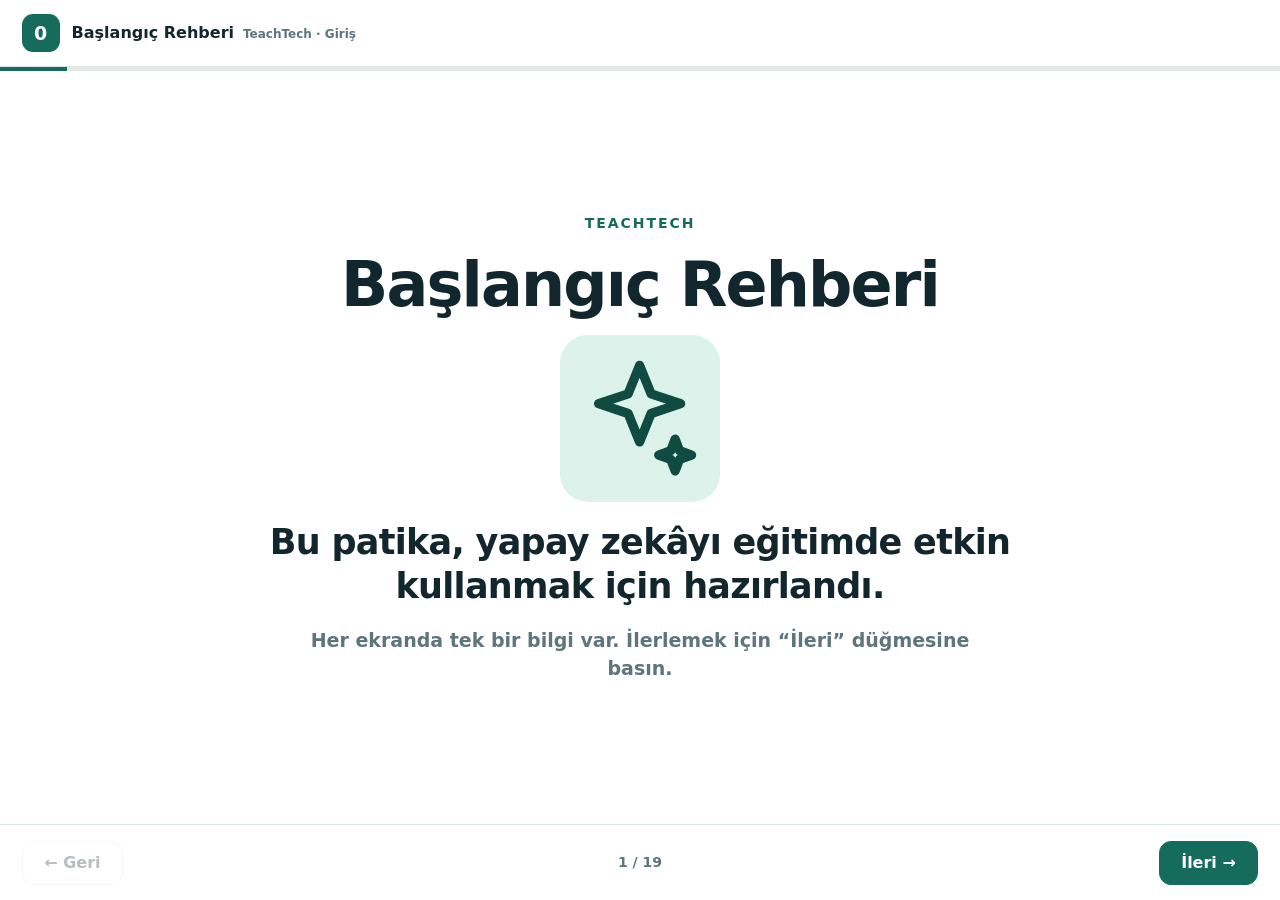
==== commit d7ddeb65: "fix(lessons): remove scroll in small tutorial frames, compact single-line header Measured every scre" ====
--- a/ders0.html
+++ b/ders0.html
@@ -59,9 +59,11 @@
       font-size: clamp(14px, 2.2vmin, 19px);
     }
 
-    .title { min-width: 0 }
-    .title strong { display: block; font-size: clamp(12px, 1.9vmin, 15px); font-weight: 800; white-space: nowrap; overflow: hidden; text-overflow: ellipsis }
-    .title span { display: block; color: var(--muted); font-size: clamp(10px, 1.5vmin, 12px); font-weight: 700 }
+    /* baslik tek satir: ust bantta yukseklik kazandirir */
+    .title { min-width: 0; display: flex; align-items: baseline; gap: 9px; overflow: hidden }
+    .title strong { font-size: clamp(13px, 2vmin, 16px); font-weight: 800; white-space: nowrap; overflow: hidden; text-overflow: ellipsis }
+    .title span { color: var(--muted); font-size: clamp(10px, 1.5vmin, 12px); font-weight: 700; white-space: nowrap }
+    @media (max-width: 560px) { .title span { display: none } }
 
     .track { height: 4px; background: #e2ebe8 }
     .fill { height: 100%; width: 5%; background: var(--brand); transition: width .25s ease }
@@ -280,6 +282,80 @@
       .flow .arrow { transform: rotate(90deg); font-size: 18px }
       .node { grid-template-columns: auto 1fr; justify-items: start; align-items: center; text-align: left; gap: 2px 12px; padding: 10px 14px }
       .node .nico { grid-row: span 2 }
+    }
+
+    /* dar/kisa cercevede kaydirma olmasin diye bosluklari sikistir (yazi boyutu korunur) */
+    @media (max-height: 620px), (max-width: 760px) {
+      .screen { padding: clamp(8px, 1.8vmin, 18px) }
+      .card { gap: clamp(5px, 1.2vmin, 12px) }
+      .copy { min-height: 38px; padding: 7px 20px }
+      .photo img { max-height: min(22vh, 190px) }
+      .prompt { padding: clamp(11px, 2.1vmin, 20px) clamp(13px, 2.3vmin, 22px) }
+      .note, .warn { padding: clamp(11px, 2vmin, 18px) clamp(13px, 2.3vmin, 22px) }
+      .sheet { padding: clamp(11px, 2.1vmin, 20px); gap: 6px }
+      .sheet li + li { margin-top: 6px }
+      .node { padding: clamp(9px, 1.7vmin, 16px) clamp(7px, 1.3vmin, 12px) }
+      .opt, .q { padding: clamp(9px, 1.8vmin, 16px) clamp(8px, 1.5vmin, 14px) }
+      .box { padding: clamp(10px, 2vmin, 18px) clamp(13px, 2.3vmin, 22px) }
+      .password { padding: clamp(9px, 1.8vmin, 16px) clamp(16px, 3vmin, 28px) }
+    }
+
+    /* kisa cerceve: once bosluk, sonra yazi kademeli kucululur -> kaydirma olusmaz */
+    @media (max-height: 580px) {
+      h1 { font-size: clamp(24px, 6vmin, 44px) }
+      .line { font-size: clamp(17px, 3.7vmin, 30px) }
+      .line.calm { font-size: clamp(16px, 3.3vmin, 26px) }
+      .line.small { font-size: clamp(15px, 3vmin, 24px) }
+      .note { font-size: clamp(17px, 3.7vmin, 30px) }
+      .warn { font-size: clamp(16px, 3.5vmin, 28px) }
+      .prompt { font-size: clamp(14px, 2.9vmin, 22px) }
+      .sub { font-size: clamp(12px, 2vmin, 16px) }
+      .sheet li { font-size: clamp(13px, 2.5vmin, 19px) }
+      .box { font-size: clamp(15px, 3vmin, 24px) }
+      .node strong, .opt strong, .q strong { font-size: clamp(13px, 2.3vmin, 19px) }
+      .term { font-size: clamp(15px, 2.9vmin, 24px) }
+      .icon { width: clamp(42px, 8vmin, 68px) }
+      .icon.big { width: clamp(64px, 13vmin, 110px) }
+    }
+
+    @media (max-height: 450px) {
+      h1 { font-size: clamp(20px, 5vmin, 34px) }
+      .line { font-size: clamp(15px, 3.2vmin, 24px) }
+      .line.calm, .line.small { font-size: clamp(14px, 2.9vmin, 21px) }
+      .note { font-size: clamp(15px, 3.2vmin, 24px) }
+      .warn { font-size: clamp(14px, 3vmin, 22px) }
+      .prompt { font-size: clamp(13px, 2.6vmin, 19px) }
+      .sheet li { font-size: clamp(12px, 2.3vmin, 17px) }
+      .box { font-size: clamp(13px, 2.7vmin, 20px) }
+      .eyebrow, .chip { font-size: 11px }
+      .chip { padding: 4px 10px }
+      .copy { min-height: 32px; padding: 5px 16px; font-size: 12px }
+      .topbar { padding: 4px 10px; gap: 9px }
+      .mark { width: clamp(22px, 3.6vmin, 28px); border-radius: 9px; font-size: 13px }
+      .title strong { font-size: 13px }
+      .bottom { padding: 6px 12px }
+      .nav { min-height: 36px; padding: 6px 12px; font-size: 12px }
+      .password strong { font-size: clamp(20px, 4vmin, 30px) }
+      .photo img { max-height: min(20vh, 130px) }
+      .sheet li { font-size: clamp(11px, 2.1vmin, 15px) }
+      .sheet li + li { margin-top: 4px }
+      /* kisa cercevede sema yatay kalsin; dikey yigilma yer yemesin */
+      .flow { flex-direction: row }
+      .flow .arrow { transform: none; font-size: 13px }
+      .node { grid-template-columns: 1fr; justify-items: center; text-align: center; padding: 7px 5px; gap: 2px }
+      .node .nico { display: none }
+      .node span { font-size: 10px; line-height: 1.15 }
+      .opt span, .q span { font-size: 10px; line-height: 1.15 }
+      .term { padding: 7px 11px }
+      .compare { gap: 4px }
+      .box { padding: 8px 12px; font-size: clamp(12px, 2.5vmin, 18px) }
+      .box small { margin-bottom: 2px; font-size: 9px }
+      .quad, .options { gap: 5px }
+      .q, .opt { padding: 7px 8px; gap: 2px }
+      .q .tick, .sheet .tick { width: 19px; border-radius: 7px; font-size: 11px }
+      .sheet { padding: 9px 12px; gap: 4px }
+      .sheet h3 { font-size: 12px }
+      .opt b { width: 22px; border-radius: 8px; font-size: 12px }
     }
 
     @media (max-height: 400px) {
